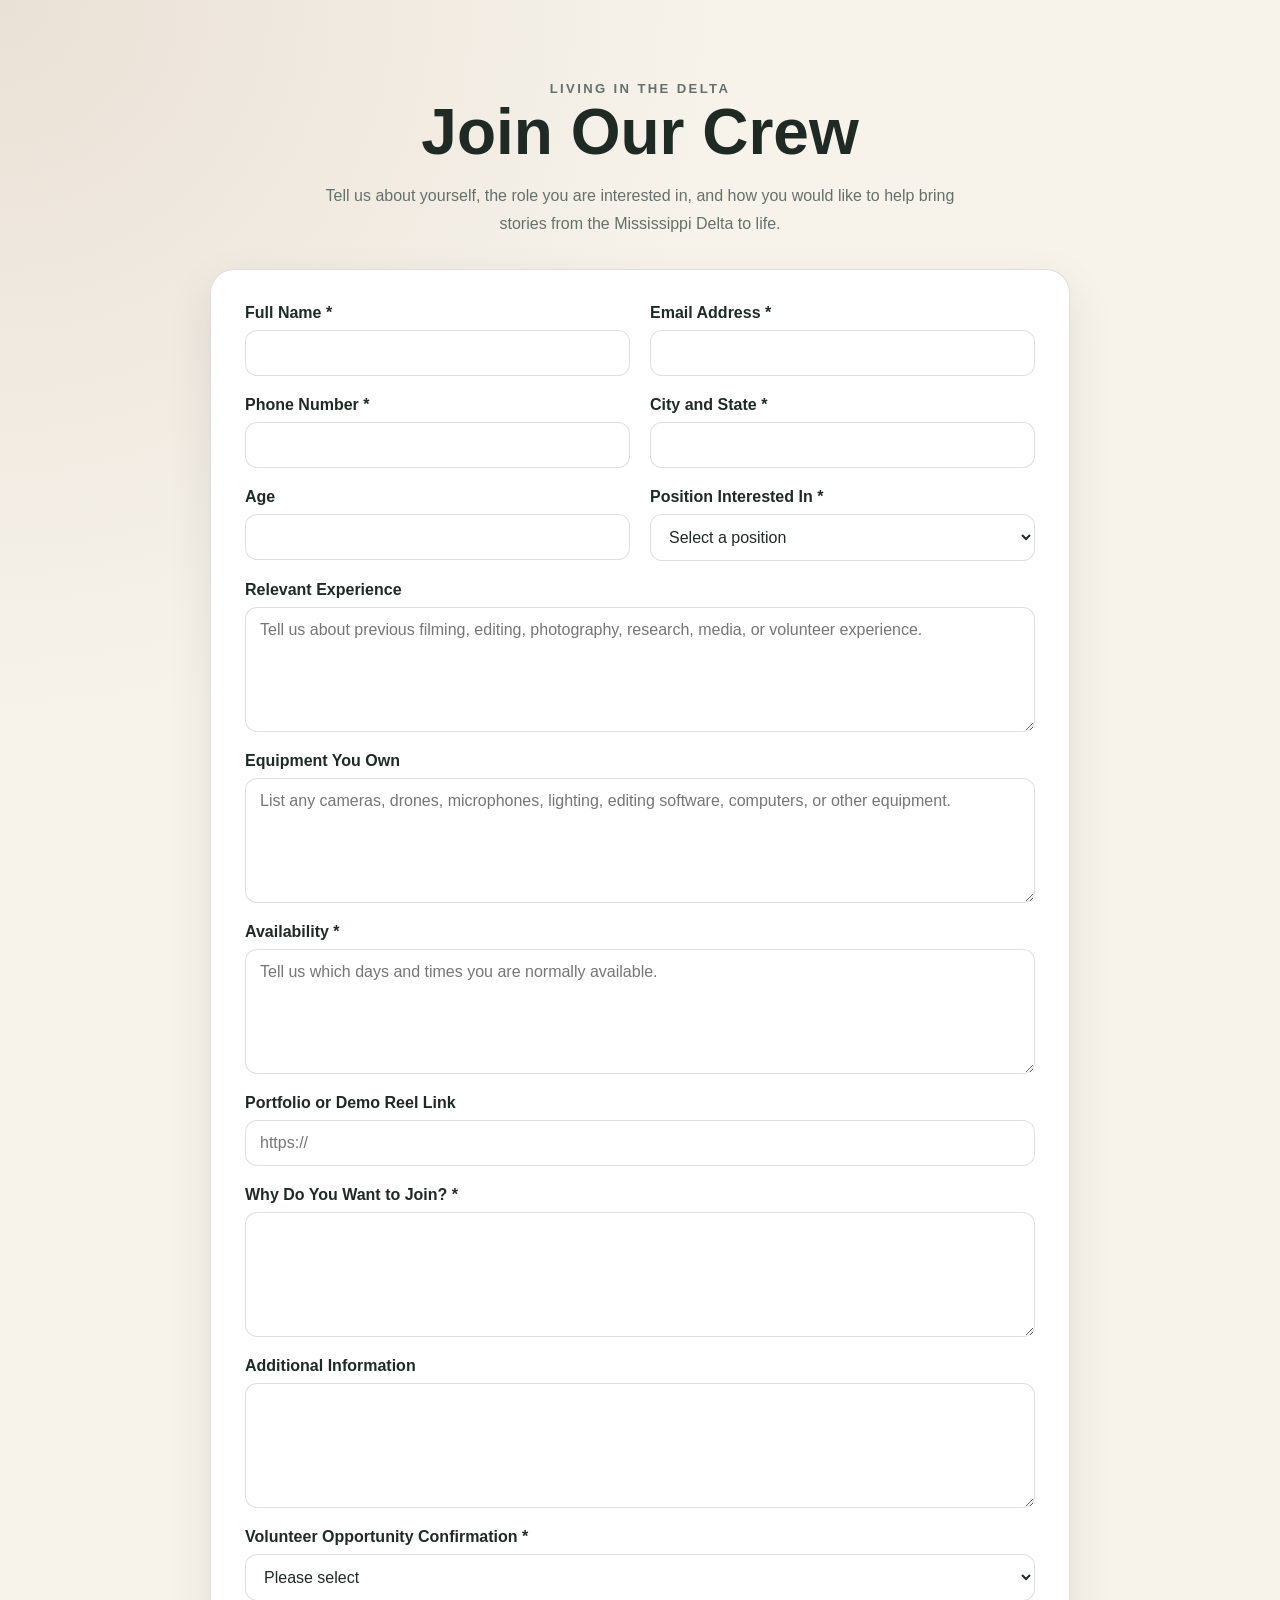
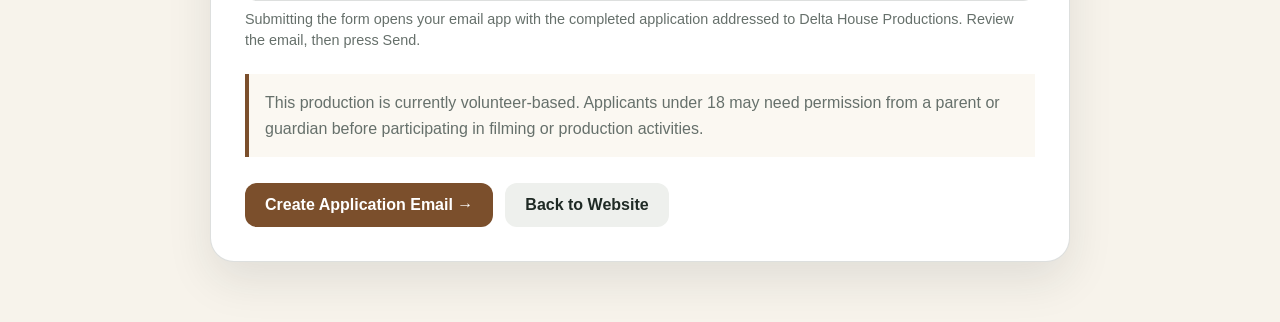
==== join-the-crew.html @ de240759 "Add files via upload" ====
<!DOCTYPE html>
<html lang="en">
<head>
  <meta charset="UTF-8">
  <meta name="viewport" content="width=device-width, initial-scale=1.0">
  <meta name="description" content="Apply to join the volunteer production crew for Living in the Delta.">
  <title>Join Our Crew | Living in the Delta</title>
  <link rel="stylesheet" href="crew-application.css">
</head>
<body>
  <main class="application-page">
    <div class="application-wrap">
      <header class="application-header">
        <p class="application-kicker">Living in the Delta</p>
        <h1>Join Our Crew</h1>
        <p>Tell us about yourself, the role you are interested in, and how you would like to help bring stories from the Mississippi Delta to life.</p>
      </header>

      <section class="application-card">
        <form id="crewApplication">
          <div class="application-grid">
            <div class="field">
              <label for="name">Full Name *</label>
              <input id="name" name="name" type="text" required>
            </div>

            <div class="field">
              <label for="email">Email Address *</label>
              <input id="email" name="email" type="email" required>
            </div>

            <div class="field">
              <label for="phone">Phone Number *</label>
              <input id="phone" name="phone" type="tel" required>
            </div>

            <div class="field">
              <label for="city">City and State *</label>
              <input id="city" name="city" type="text" required>
            </div>

            <div class="field">
              <label for="age">Age</label>
              <input id="age" name="age" type="number" min="13" max="100">
            </div>

            <div class="field">
              <label for="position">Position Interested In *</label>
              <select id="position" name="position" required>
                <option value="">Select a position</option>
                <option>Camera Operator</option>
                <option>Drone Operator</option>
                <option>Photographer</option>
                <option>Video Editor</option>
                <option>Audio Technician</option>
                <option>Production Assistant</option>
                <option>Story Researcher</option>
                <option>Writer</option>
                <option>Historian</option>
                <option>Social Media Team</option>
                <option>Graphic Designer</option>
                <option>Community Volunteer</option>
                <option>Other</option>
              </select>
            </div>

            <div class="field full">
              <label for="experience">Relevant Experience</label>
              <textarea id="experience" name="experience" placeholder="Tell us about previous filming, editing, photography, research, media, or volunteer experience."></textarea>
            </div>

            <div class="field full">
              <label for="equipment">Equipment You Own</label>
              <textarea id="equipment" name="equipment" placeholder="List any cameras, drones, microphones, lighting, editing software, computers, or other equipment."></textarea>
            </div>

            <div class="field full">
              <label for="availability">Availability *</label>
              <textarea id="availability" name="availability" required placeholder="Tell us which days and times you are normally available."></textarea>
            </div>

            <div class="field full">
              <label for="portfolio">Portfolio or Demo Reel Link</label>
              <input id="portfolio" name="portfolio" type="url" placeholder="https://">
            </div>

            <div class="field full">
              <label for="why">Why Do You Want to Join? *</label>
              <textarea id="why" name="why" required></textarea>
            </div>

            <div class="field full">
              <label for="additional">Additional Information</label>
              <textarea id="additional" name="additional"></textarea>
            </div>

            <div class="field full">
              <label for="volunteer">Volunteer Opportunity Confirmation *</label>
              <select id="volunteer" name="volunteer" required>
                <option value="">Please select</option>
                <option>Yes, I understand this is currently a volunteer opportunity.</option>
                <option>No, I am only interested in paid opportunities.</option>
              </select>
            </div>
          </div>

          <p class="helper">Submitting the form opens your email app with the completed application addressed to Delta House Productions. Review the email, then press Send.</p>

          <div class="volunteer-note">
            This production is currently volunteer-based. Applicants under 18 may need permission from a parent or guardian before participating in filming or production activities.
          </div>

          <div class="application-actions">
            <button class="submit-button" type="submit">Create Application Email →</button>
            <a class="back-button" href="index.html">Back to Website</a>
          </div>
        </form>
      </section>
    </div>
  </main>

  <script src="crew-application.js"></script>
</body>
</html>
---- crew-application.css ----
:root {
  --bg: #f7f3eb;
  --card: #ffffff;
  --text: #1f2a25;
  --muted: #66706b;
  --accent: #7b4f2c;
  --accent-dark: #56371f;
  --border: rgba(31, 42, 37, 0.15);
  --shadow: 0 18px 45px rgba(31, 42, 37, 0.10);
}

* {
  box-sizing: border-box;
}

body {
  margin: 0;
  font-family: Arial, Helvetica, sans-serif;
  color: var(--text);
  background:
    radial-gradient(circle at top left, rgba(123,79,44,.11), transparent 32%),
    var(--bg);
}

.application-page {
  min-height: 100vh;
  padding: 60px 20px;
}

.application-wrap {
  width: min(860px, 100%);
  margin: 0 auto;
}

.application-header {
  text-align: center;
  margin-bottom: 32px;
}

.application-kicker {
  margin: 0 0 10px;
  color: var(--accent);
  font-size: .82rem;
  font-weight: 800;
  letter-spacing: .18em;
  text-transform: uppercase;
}

.application-header h1 {
  margin: 0;
  font-size: clamp(2.2rem, 6vw, 4rem);
  line-height: 1;
}

.application-header p {
  max-width: 680px;
  margin: 18px auto 0;
  color: var(--muted);
  line-height: 1.7;
}

.application-card {
  padding: 34px;
  background: var(--card);
  border: 1px solid var(--border);
  border-radius: 24px;
  box-shadow: var(--shadow);
}

.application-grid {
  display: grid;
  grid-template-columns: repeat(2, minmax(0, 1fr));
  gap: 20px;
}

.field {
  display: flex;
  flex-direction: column;
  gap: 8px;
}

.field.full {
  grid-column: 1 / -1;
}

label {
  font-weight: 800;
}

input,
select,
textarea {
  width: 100%;
  padding: 13px 14px;
  border: 1px solid var(--border);
  border-radius: 12px;
  background: #fff;
  color: var(--text);
  font: inherit;
}

input:focus,
select:focus,
textarea:focus {
  outline: 3px solid rgba(123,79,44,.14);
  border-color: var(--accent);
}

textarea {
  min-height: 125px;
  resize: vertical;
}

.helper {
  margin: 8px 0 0;
  color: var(--muted);
  font-size: .9rem;
  line-height: 1.5;
}

.application-actions {
  display: flex;
  flex-wrap: wrap;
  gap: 12px;
  margin-top: 26px;
}

.submit-button,
.back-button {
  display: inline-block;
  padding: 13px 20px;
  border: 0;
  border-radius: 12px;
  font: inherit;
  font-weight: 800;
  text-decoration: none;
  cursor: pointer;
}

.submit-button {
  background: var(--accent);
  color: white;
}

.submit-button:hover {
  background: var(--accent-dark);
}

.back-button {
  background: #eef0ed;
  color: var(--text);
}

.volunteer-note {
  margin-top: 22px;
  padding: 16px;
  border-left: 4px solid var(--accent);
  background: #fbf8f2;
  color: var(--muted);
  line-height: 1.6;
}

@media (max-width: 700px) {
  .application-page {
    padding: 40px 14px;
  }

  .application-card {
    padding: 22px;
  }

  .application-grid {
    grid-template-columns: 1fr;
  }

  .field.full {
    grid-column: auto;
  }
}
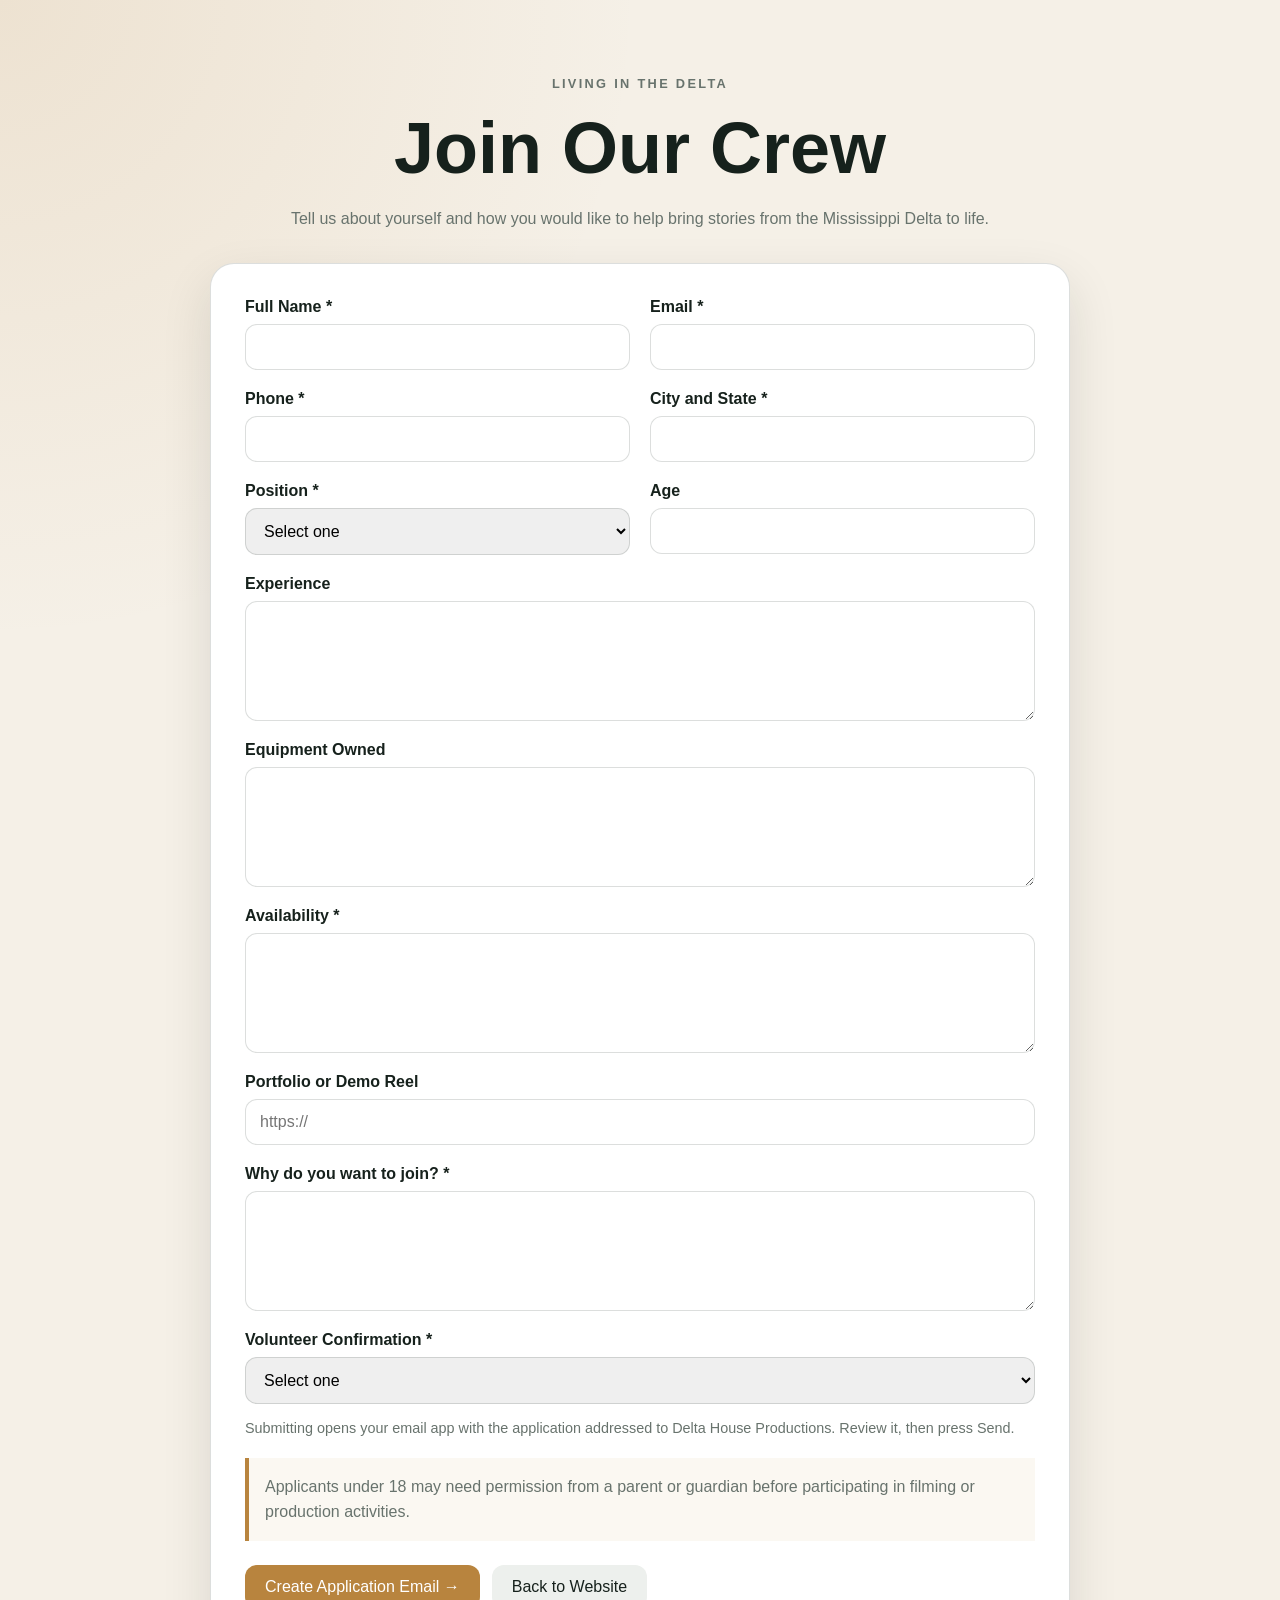
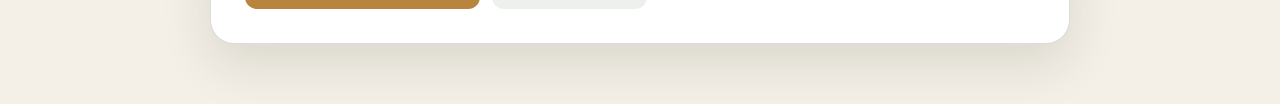
==== commit 82a5ddcc: "Add files via upload" ====
--- a/join-the-crew.html
+++ b/join-the-crew.html
@@ -3,8 +3,7 @@
 <head>
   <meta charset="UTF-8">
   <meta name="viewport" content="width=device-width, initial-scale=1.0">
-  <meta name="description" content="Apply to join the volunteer production crew for Living in the Delta.">
-  <title>Join Our Crew | Living in the Delta</title>
+  <title>Join the Crew | Living in the Delta</title>
   <link rel="stylesheet" href="crew-application.css">
 </head>
 <body>
@@ -13,49 +12,26 @@
       <header class="application-header">
         <p class="application-kicker">Living in the Delta</p>
         <h1>Join Our Crew</h1>
-        <p>Tell us about yourself, the role you are interested in, and how you would like to help bring stories from the Mississippi Delta to life.</p>
+        <p>Tell us about yourself and how you would like to help bring stories from the Mississippi Delta to life.</p>
       </header>
 
       <section class="application-card">
         <form id="crewApplication">
           <div class="application-grid">
+            <div class="field"><label for="name">Full Name *</label><input id="name" name="name" required></div>
+            <div class="field"><label for="email">Email *</label><input id="email" name="email" type="email" required></div>
+            <div class="field"><label for="phone">Phone *</label><input id="phone" name="phone" type="tel" required></div>
+            <div class="field"><label for="city">City and State *</label><input id="city" name="city" required></div>
             <div class="field">
-              <label for="name">Full Name *</label>
-              <input id="name" name="name" type="text" required>
-            </div>
-
-            <div class="field">
-              <label for="email">Email Address *</label>
-              <input id="email" name="email" type="email" required>
-            </div>
-
-            <div class="field">
-              <label for="phone">Phone Number *</label>
-              <input id="phone" name="phone" type="tel" required>
-            </div>
-
-            <div class="field">
-              <label for="city">City and State *</label>
-              <input id="city" name="city" type="text" required>
-            </div>
-
-            <div class="field">
-              <label for="age">Age</label>
-              <input id="age" name="age" type="number" min="13" max="100">
-            </div>
-
-            <div class="field">
-              <label for="position">Position Interested In *</label>
+              <label for="position">Position *</label>
               <select id="position" name="position" required>
-                <option value="">Select a position</option>
+                <option value="">Select one</option>
                 <option>Camera Operator</option>
                 <option>Drone Operator</option>
                 <option>Photographer</option>
                 <option>Video Editor</option>
-                <option>Audio Technician</option>
                 <option>Production Assistant</option>
                 <option>Story Researcher</option>
-                <option>Writer</option>
                 <option>Historian</option>
                 <option>Social Media Team</option>
                 <option>Graphic Designer</option>
@@ -63,52 +39,25 @@
                 <option>Other</option>
               </select>
             </div>
-
+            <div class="field"><label for="age">Age</label><input id="age" name="age" type="number" min="13" max="100"></div>
+            <div class="field full"><label for="experience">Experience</label><textarea id="experience" name="experience"></textarea></div>
+            <div class="field full"><label for="equipment">Equipment Owned</label><textarea id="equipment" name="equipment"></textarea></div>
+            <div class="field full"><label for="availability">Availability *</label><textarea id="availability" name="availability" required></textarea></div>
+            <div class="field full"><label for="portfolio">Portfolio or Demo Reel</label><input id="portfolio" name="portfolio" type="url" placeholder="https://"></div>
+            <div class="field full"><label for="why">Why do you want to join? *</label><textarea id="why" name="why" required></textarea></div>
             <div class="field full">
-              <label for="experience">Relevant Experience</label>
-              <textarea id="experience" name="experience" placeholder="Tell us about previous filming, editing, photography, research, media, or volunteer experience."></textarea>
-            </div>
-
-            <div class="field full">
-              <label for="equipment">Equipment You Own</label>
-              <textarea id="equipment" name="equipment" placeholder="List any cameras, drones, microphones, lighting, editing software, computers, or other equipment."></textarea>
-            </div>
-
-            <div class="field full">
-              <label for="availability">Availability *</label>
-              <textarea id="availability" name="availability" required placeholder="Tell us which days and times you are normally available."></textarea>
-            </div>
-
-            <div class="field full">
-              <label for="portfolio">Portfolio or Demo Reel Link</label>
-              <input id="portfolio" name="portfolio" type="url" placeholder="https://">
-            </div>
-
-            <div class="field full">
-              <label for="why">Why Do You Want to Join? *</label>
-              <textarea id="why" name="why" required></textarea>
-            </div>
-
-            <div class="field full">
-              <label for="additional">Additional Information</label>
-              <textarea id="additional" name="additional"></textarea>
-            </div>
-
-            <div class="field full">
-              <label for="volunteer">Volunteer Opportunity Confirmation *</label>
+              <label for="volunteer">Volunteer Confirmation *</label>
               <select id="volunteer" name="volunteer" required>
-                <option value="">Please select</option>
+                <option value="">Select one</option>
                 <option>Yes, I understand this is currently a volunteer opportunity.</option>
                 <option>No, I am only interested in paid opportunities.</option>
               </select>
             </div>
           </div>
 
-          <p class="helper">Submitting the form opens your email app with the completed application addressed to Delta House Productions. Review the email, then press Send.</p>
+          <p class="helper">Submitting opens your email app with the application addressed to Delta House Productions. Review it, then press Send.</p>
 
-          <div class="volunteer-note">
-            This production is currently volunteer-based. Applicants under 18 may need permission from a parent or guardian before participating in filming or production activities.
-          </div>
+          <div class="volunteer-note">Applicants under 18 may need permission from a parent or guardian before participating in filming or production activities.</div>
 
           <div class="application-actions">
             <button class="submit-button" type="submit">Create Application Email →</button>
@@ -118,7 +67,6 @@
       </section>
     </div>
   </main>
-
   <script src="crew-application.js"></script>
 </body>
 </html>
--- a/crew-application.css
+++ b/crew-application.css
@@ -1,179 +1,6 @@
-:root {
-  --bg: #f7f3eb;
-  --card: #ffffff;
-  --text: #1f2a25;
-  --muted: #66706b;
-  --accent: #7b4f2c;
-  --accent-dark: #56371f;
-  --border: rgba(31, 42, 37, 0.15);
-  --shadow: 0 18px 45px rgba(31, 42, 37, 0.10);
-}
-
-* {
-  box-sizing: border-box;
-}
-
-body {
-  margin: 0;
-  font-family: Arial, Helvetica, sans-serif;
-  color: var(--text);
-  background:
-    radial-gradient(circle at top left, rgba(123,79,44,.11), transparent 32%),
-    var(--bg);
-}
-
-.application-page {
-  min-height: 100vh;
-  padding: 60px 20px;
-}
-
-.application-wrap {
-  width: min(860px, 100%);
-  margin: 0 auto;
-}
-
-.application-header {
-  text-align: center;
-  margin-bottom: 32px;
-}
-
-.application-kicker {
-  margin: 0 0 10px;
-  color: var(--accent);
-  font-size: .82rem;
-  font-weight: 800;
-  letter-spacing: .18em;
-  text-transform: uppercase;
-}
-
-.application-header h1 {
-  margin: 0;
-  font-size: clamp(2.2rem, 6vw, 4rem);
-  line-height: 1;
-}
-
-.application-header p {
-  max-width: 680px;
-  margin: 18px auto 0;
-  color: var(--muted);
-  line-height: 1.7;
-}
-
-.application-card {
-  padding: 34px;
-  background: var(--card);
-  border: 1px solid var(--border);
-  border-radius: 24px;
-  box-shadow: var(--shadow);
-}
-
-.application-grid {
-  display: grid;
-  grid-template-columns: repeat(2, minmax(0, 1fr));
-  gap: 20px;
-}
-
-.field {
-  display: flex;
-  flex-direction: column;
-  gap: 8px;
-}
-
-.field.full {
-  grid-column: 1 / -1;
-}
-
-label {
-  font-weight: 800;
-}
-
-input,
-select,
-textarea {
-  width: 100%;
-  padding: 13px 14px;
-  border: 1px solid var(--border);
-  border-radius: 12px;
-  background: #fff;
-  color: var(--text);
-  font: inherit;
-}
-
-input:focus,
-select:focus,
-textarea:focus {
-  outline: 3px solid rgba(123,79,44,.14);
-  border-color: var(--accent);
-}
-
-textarea {
-  min-height: 125px;
-  resize: vertical;
-}
-
-.helper {
-  margin: 8px 0 0;
-  color: var(--muted);
-  font-size: .9rem;
-  line-height: 1.5;
-}
-
-.application-actions {
-  display: flex;
-  flex-wrap: wrap;
-  gap: 12px;
-  margin-top: 26px;
-}
-
-.submit-button,
-.back-button {
-  display: inline-block;
-  padding: 13px 20px;
-  border: 0;
-  border-radius: 12px;
-  font: inherit;
-  font-weight: 800;
-  text-decoration: none;
-  cursor: pointer;
-}
-
-.submit-button {
-  background: var(--accent);
-  color: white;
-}
-
-.submit-button:hover {
-  background: var(--accent-dark);
-}
-
-.back-button {
-  background: #eef0ed;
-  color: var(--text);
-}
-
-.volunteer-note {
-  margin-top: 22px;
-  padding: 16px;
-  border-left: 4px solid var(--accent);
-  background: #fbf8f2;
-  color: var(--muted);
-  line-height: 1.6;
-}
-
-@media (max-width: 700px) {
-  .application-page {
-    padding: 40px 14px;
-  }
-
-  .application-card {
-    padding: 22px;
-  }
-
-  .application-grid {
-    grid-template-columns: 1fr;
-  }
-
-  .field.full {
-    grid-column: auto;
-  }
-}
+:root{--bg:#f5f0e7;--card:#fff;--text:#16211c;--muted:#68736d;--accent:#b8843e;--dark:#294236;--line:rgba(22,33,28,.15);--shadow:0 20px 50px rgba(22,33,28,.12)}
+*{box-sizing:border-box}body{margin:0;font-family:Arial,Helvetica,sans-serif;color:var(--text);background:radial-gradient(circle at top left,rgba(184,132,62,.13),transparent 30%),var(--bg)}
+.application-page{min-height:100vh;padding:60px 20px}.application-wrap{width:min(860px,100%);margin:auto}.application-header{text-align:center;margin-bottom:30px}
+.application-kicker{color:var(--accent);font-weight:900;letter-spacing:.18em;text-transform:uppercase;font-size:.8rem}.application-header h1{font-size:clamp(2.5rem,7vw,4.5rem);margin:0}.application-header p{color:var(--muted);line-height:1.7}
+.application-card{background:var(--card);padding:34px;border:1px solid var(--line);border-radius:24px;box-shadow:var(--shadow)}.application-grid{display:grid;grid-template-columns:repeat(2,1fr);gap:20px}.field{display:flex;flex-direction:column;gap:8px}.field.full{grid-column:1/-1}label{font-weight:900}input,select,textarea{padding:13px 14px;border:1px solid var(--line);border-radius:12px;font:inherit}textarea{min-height:120px;resize:vertical}.helper{color:var(--muted);font-size:.9rem;line-height:1.5}.volunteer-note{margin-top:18px;padding:16px;border-left:4px solid var(--accent);background:#fbf8f2;color:var(--muted);line-height:1.6}.application-actions{display:flex;gap:12px;flex-wrap:wrap;margin-top:24px}.submit-button,.back-button{padding:13px 20px;border:0;border-radius:12px;font-weight:900;text-decoration:none;font:inherit;cursor:pointer}.submit-button{background:var(--accent);color:white}.back-button{background:#edf0ed;color:var(--text)}
+@media(max-width:700px){.application-card{padding:22px}.application-grid{grid-template-columns:1fr}.field.full{grid-column:auto}}
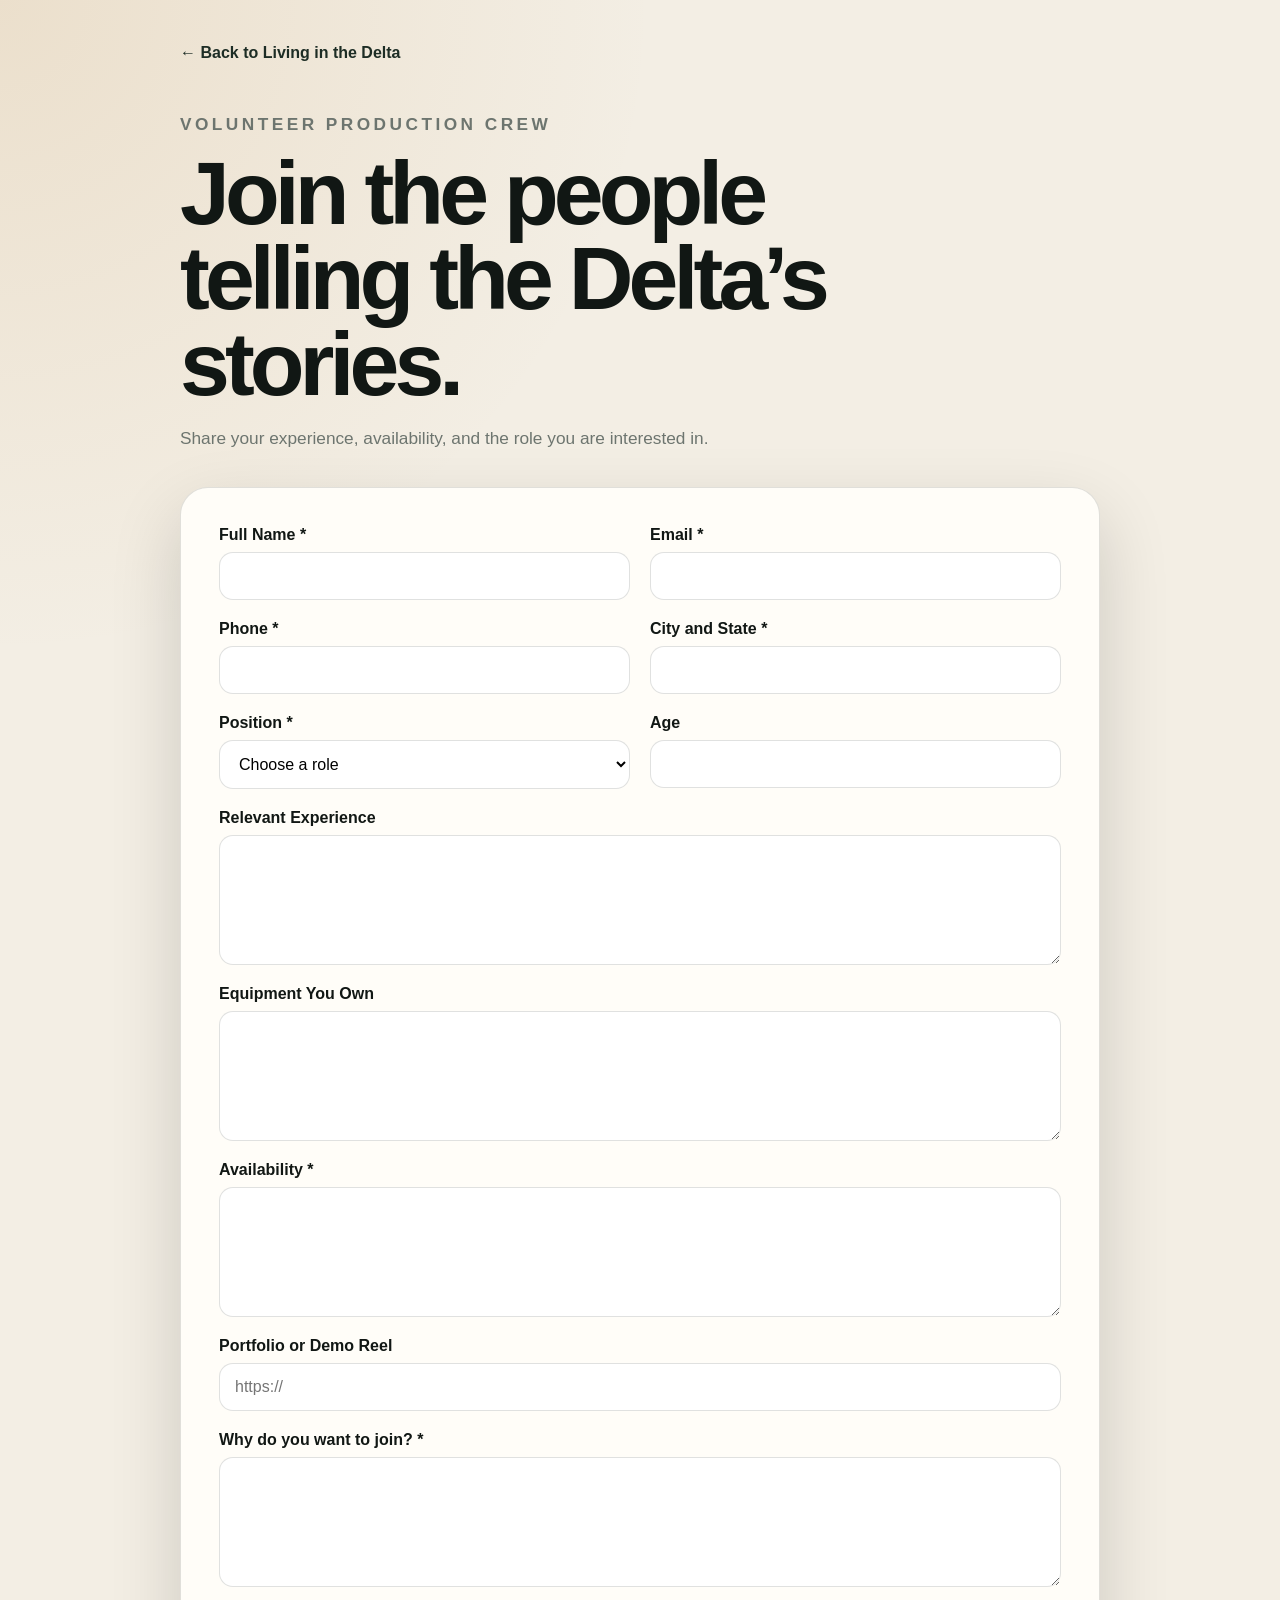
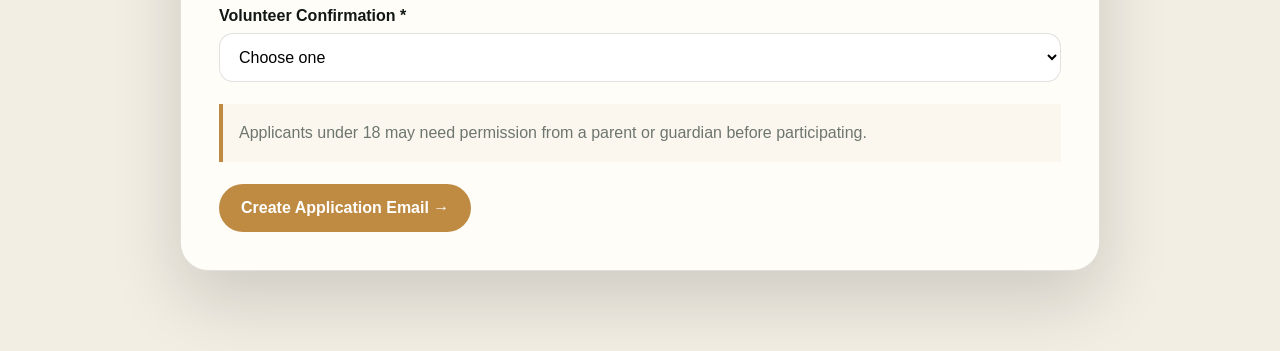
==== commit 374a6c56: "Add files via upload" ====
--- a/join-the-crew.html
+++ b/join-the-crew.html
@@ -9,10 +9,12 @@
 <body>
   <main class="application-page">
     <div class="application-wrap">
+      <a class="back-link" href="index.html">← Back to Living in the Delta</a>
+
       <header class="application-header">
-        <p class="application-kicker">Living in the Delta</p>
-        <h1>Join Our Crew</h1>
-        <p>Tell us about yourself and how you would like to help bring stories from the Mississippi Delta to life.</p>
+        <p class="application-kicker">Volunteer production crew</p>
+        <h1>Join the people telling the Delta’s stories.</h1>
+        <p>Share your experience, availability, and the role you are interested in.</p>
       </header>
 
       <section class="application-card">
@@ -25,14 +27,16 @@
             <div class="field">
               <label for="position">Position *</label>
               <select id="position" name="position" required>
-                <option value="">Select one</option>
+                <option value="">Choose a role</option>
                 <option>Camera Operator</option>
                 <option>Drone Operator</option>
                 <option>Photographer</option>
                 <option>Video Editor</option>
+                <option>Audio Technician</option>
                 <option>Production Assistant</option>
                 <option>Story Researcher</option>
                 <option>Historian</option>
+                <option>Writer</option>
                 <option>Social Media Team</option>
                 <option>Graphic Designer</option>
                 <option>Community Volunteer</option>
@@ -40,29 +44,26 @@
               </select>
             </div>
             <div class="field"><label for="age">Age</label><input id="age" name="age" type="number" min="13" max="100"></div>
-            <div class="field full"><label for="experience">Experience</label><textarea id="experience" name="experience"></textarea></div>
-            <div class="field full"><label for="equipment">Equipment Owned</label><textarea id="equipment" name="equipment"></textarea></div>
+            <div class="field full"><label for="experience">Relevant Experience</label><textarea id="experience" name="experience"></textarea></div>
+            <div class="field full"><label for="equipment">Equipment You Own</label><textarea id="equipment" name="equipment"></textarea></div>
             <div class="field full"><label for="availability">Availability *</label><textarea id="availability" name="availability" required></textarea></div>
             <div class="field full"><label for="portfolio">Portfolio or Demo Reel</label><input id="portfolio" name="portfolio" type="url" placeholder="https://"></div>
             <div class="field full"><label for="why">Why do you want to join? *</label><textarea id="why" name="why" required></textarea></div>
             <div class="field full">
               <label for="volunteer">Volunteer Confirmation *</label>
               <select id="volunteer" name="volunteer" required>
-                <option value="">Select one</option>
+                <option value="">Choose one</option>
                 <option>Yes, I understand this is currently a volunteer opportunity.</option>
                 <option>No, I am only interested in paid opportunities.</option>
               </select>
             </div>
           </div>
 
-          <p class="helper">Submitting opens your email app with the application addressed to Delta House Productions. Review it, then press Send.</p>
+          <div class="notice">
+            Applicants under 18 may need permission from a parent or guardian before participating.
+          </div>
 
-          <div class="volunteer-note">Applicants under 18 may need permission from a parent or guardian before participating in filming or production activities.</div>
-
-          <div class="application-actions">
-            <button class="submit-button" type="submit">Create Application Email →</button>
-            <a class="back-button" href="index.html">Back to Website</a>
-          </div>
+          <button class="submit-button" type="submit">Create Application Email →</button>
         </form>
       </section>
     </div>
--- a/crew-application.css
+++ b/crew-application.css
@@ -1,6 +1,21 @@
-:root{--bg:#f5f0e7;--card:#fff;--text:#16211c;--muted:#68736d;--accent:#b8843e;--dark:#294236;--line:rgba(22,33,28,.15);--shadow:0 20px 50px rgba(22,33,28,.12)}
-*{box-sizing:border-box}body{margin:0;font-family:Arial,Helvetica,sans-serif;color:var(--text);background:radial-gradient(circle at top left,rgba(184,132,62,.13),transparent 30%),var(--bg)}
-.application-page{min-height:100vh;padding:60px 20px}.application-wrap{width:min(860px,100%);margin:auto}.application-header{text-align:center;margin-bottom:30px}
-.application-kicker{color:var(--accent);font-weight:900;letter-spacing:.18em;text-transform:uppercase;font-size:.8rem}.application-header h1{font-size:clamp(2.5rem,7vw,4.5rem);margin:0}.application-header p{color:var(--muted);line-height:1.7}
-.application-card{background:var(--card);padding:34px;border:1px solid var(--line);border-radius:24px;box-shadow:var(--shadow)}.application-grid{display:grid;grid-template-columns:repeat(2,1fr);gap:20px}.field{display:flex;flex-direction:column;gap:8px}.field.full{grid-column:1/-1}label{font-weight:900}input,select,textarea{padding:13px 14px;border:1px solid var(--line);border-radius:12px;font:inherit}textarea{min-height:120px;resize:vertical}.helper{color:var(--muted);font-size:.9rem;line-height:1.5}.volunteer-note{margin-top:18px;padding:16px;border-left:4px solid var(--accent);background:#fbf8f2;color:var(--muted);line-height:1.6}.application-actions{display:flex;gap:12px;flex-wrap:wrap;margin-top:24px}.submit-button,.back-button{padding:13px 20px;border:0;border-radius:12px;font-weight:900;text-decoration:none;font:inherit;cursor:pointer}.submit-button{background:var(--accent);color:white}.back-button{background:#edf0ed;color:var(--text)}
-@media(max-width:700px){.application-card{padding:22px}.application-grid{grid-template-columns:1fr}.field.full{grid-column:auto}}+:root{--ink:#111714;--forest:#1d2d25;--cream:#f3eee4;--paper:#fffdf8;--gold:#bf8b43;--muted:#6d756f;--line:rgba(17,23,20,.13);--shadow:0 28px 70px rgba(9,14,11,.16)}
+*{box-sizing:border-box}
+body{margin:0;font-family:Arial,Helvetica,sans-serif;background:radial-gradient(circle at top left,rgba(191,139,67,.15),transparent 28%),var(--cream);color:var(--ink)}
+.application-page{min-height:100vh;padding:44px 20px 80px}
+.application-wrap{width:min(920px,100%);margin:auto}
+.back-link{display:inline-block;margin-bottom:48px;color:var(--forest);text-decoration:none;font-weight:900}
+.application-header{max-width:760px;margin-bottom:34px}
+.application-kicker{margin:0 0 12px;color:var(--gold);font-size:.78rem;font-weight:900;letter-spacing:.2em;text-transform:uppercase}
+.application-header h1{margin:0;font-size:clamp(3rem,7vw,5.6rem);line-height:.95;letter-spacing:-.055em}
+.application-header p{color:var(--muted);font-size:1.08rem;line-height:1.7}
+.application-card{background:var(--paper);padding:38px;border-radius:28px;box-shadow:var(--shadow);border:1px solid var(--line)}
+.application-grid{display:grid;grid-template-columns:repeat(2,1fr);gap:20px}
+.field{display:flex;flex-direction:column;gap:8px}
+.field.full{grid-column:1/-1}
+label{font-weight:900}
+input,select,textarea{width:100%;padding:14px 15px;border:1px solid var(--line);border-radius:14px;background:white;font:inherit}
+textarea{min-height:130px;resize:vertical}
+input:focus,select:focus,textarea:focus{outline:3px solid rgba(191,139,67,.16);border-color:var(--gold)}
+.notice{margin:22px 0;padding:16px;border-left:4px solid var(--gold);background:#fbf7ef;color:var(--muted);line-height:1.6}
+.submit-button{padding:15px 22px;border:0;border-radius:999px;background:var(--gold);color:white;font:inherit;font-weight:900;cursor:pointer}
+@media(max-width:700px){.application-grid{grid-template-columns:1fr}.field.full{grid-column:auto}.application-card{padding:24px}}
